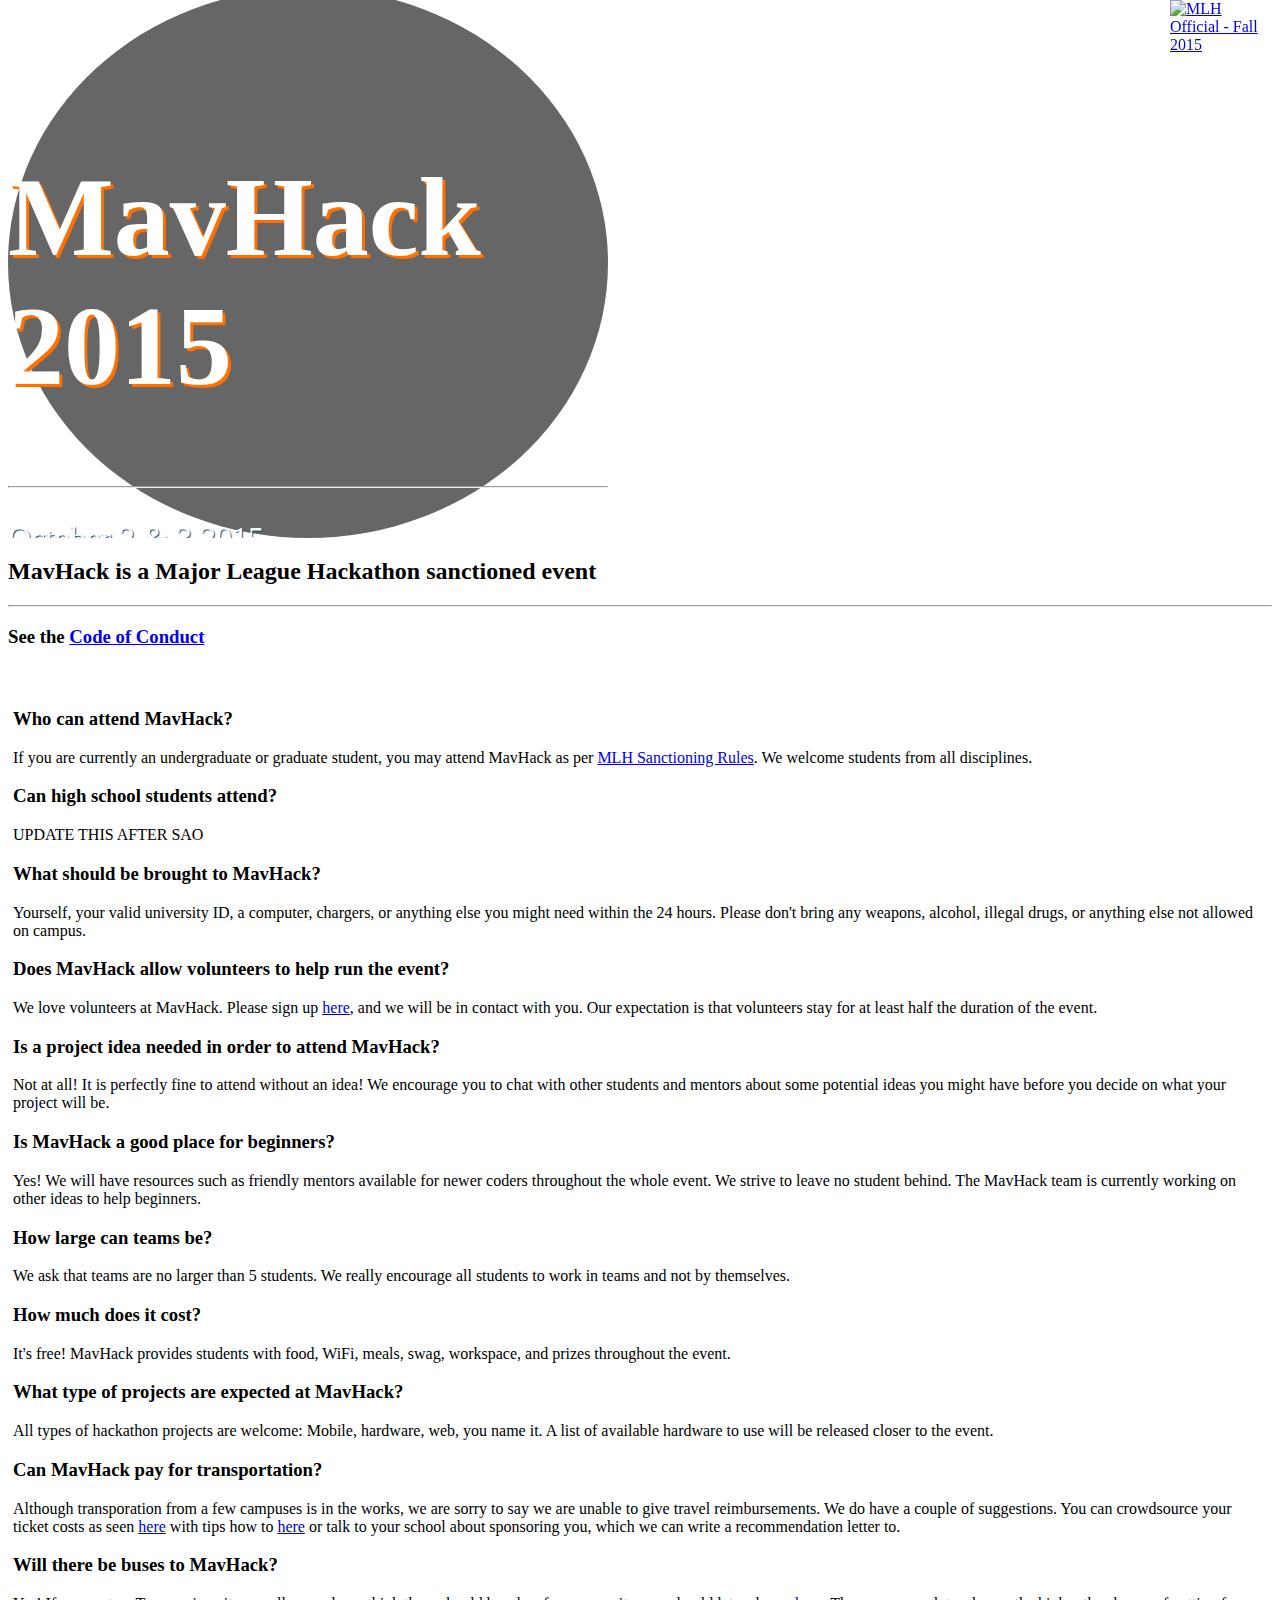
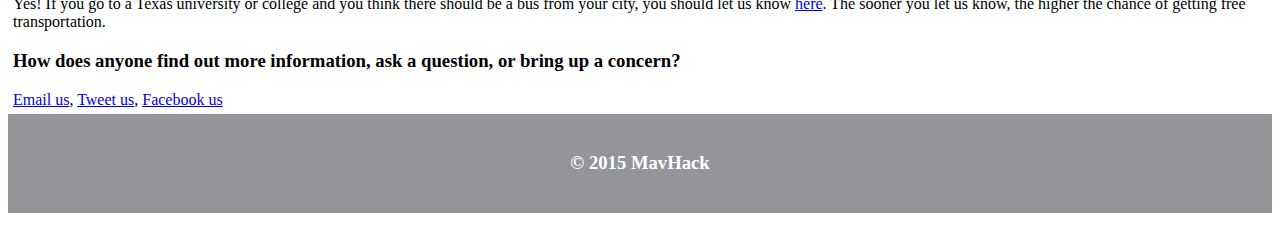
==== landing.html @ ce3d20b9 "Added black overlay and changed shadow of main text" ====
<!DOCTYPE html>
<html lang="en">

<head>
    <meta charset="utf-8">
    <meta http-equiv="X-UA-Compatible" content="IE=edge">
    <meta name="viewport" content="width=device-width, initial-scale=1">
    <meta name="description" content="">
    <meta name="author" content="">

    <title>MavHack 2015</title>

    <!-- Bootstrap Core CSS -->
    <link rel="stylesheet" href="css/bootstrap.min.css" type="text/css">

    <!-- Custom Fonts -->
    <link href='http://fonts.googleapis.com/css?family=Open+Sans:300italic,400italic,600italic,700italic,800italic,400,300,600,700,800' rel='stylesheet' type='text/css'>
    <link href='http://fonts.googleapis.com/css?family=Merriweather:400,300,300italic,400italic,700,700italic,900,900italic' rel='stylesheet' type='text/css'>
    <link rel="stylesheet" href="font-awesome/css/font-awesome.min.css" type="text/css">

    <!-- Plugin CSS -->
    <link rel="stylesheet" href="css/animate.min.css" type="text/css">

    <!-- Custom CSS -->
    <link rel="stylesheet" href="css/creative.css?ver=1.1" type="text/css">

    <link rel="stylesheet" href="style.css?ver=1.1" type="text/css">

    <!-- HTML5 Shim and Respond.js IE8 support of HTML5 elements and media queries -->
    <!-- WARNING: Respond.js doesn't work if you view the page via file:// -->
    <!--[if lt IE 9]>
        <script src="https://oss.maxcdn.com/libs/html5shiv/3.7.0/html5shiv.js"></script>
        <script src="https://oss.maxcdn.com/libs/respond.js/1.4.2/respond.min.js"></script>
    <![endif]-->
    <!-- jQuery -->
    <script src="js/jquery.js"></script>
</head>

<body id="page-top">
    <!-- MLH Badge DO NOT REMOVE -->
    <a id="mlh-trust-badge" class="mlh-badge" href="https://mlh.io/?utm_campaign=Trust%20Badge" target="_blank">
        <img src="https://s3.amazonaws.com/logged-assets/trust-badge/f2015.png" alt="MLH Official - Fall 2015" style="width:100%;" >
    </a>

    <!-- Jumbotron -->
    <header id="home" class="photo summer" data-stellar-background-ratio="0.5" style="overflow:hidden;">
        <div class="header-content">
            <div class="header-content-inner">
                <h1>MavHack 2015</h1>
                <hr>
                <p>October 2 &amp; 3 2015<br>
                Registration opening soon!<p>
            </div>
        </div>
    </header>

    <!-- FAQs/About -->
    <section class="bg-primary" id="about">
        <div class="container">
            <div class="row">
                <div class="col-lg-8 col-lg-offset-2 text-center">
                    <h2 class="section-heading">MavHack is a Major League Hackathon sanctioned event</h2>
                    <hr class="light">
                </div>

                <div class="col-xs-12 col-sm-12 col-md-12 col-lg-12 text-center">
                    <h3>See the <a href="http://static.mlh.io/docs/mlh-code-of-conduct.pdf" target="_blank">Code of Conduct</a></h3>
                    <br>
                </div>
                
                <div class="container" style="padding: 5px;">
                    <div class="faq-item col-xs-12 col-sm-6 col-md-4 col-lg-4">
                        <h3>Who can attend MavHack?</h3>
                        <div class="text-faded">If you are currently an undergraduate or graduate student, you may attend MavHack as per <a href="http://static.mlh.io/docs/event-sanctioning-guide.pdf" target="_blank">MLH Sanctioning Rules</a>. We welcome students from all disciplines.</div>
                    </div> 
                    <div class="faq-item col-xs-12 col-sm-6 col-md-4 col-lg-4">
                        <h3>Can high school students attend?</h3>
                        <div class="text-faded">UPDATE THIS AFTER SAO</div>
                    </div>
                    <div class="faq-item col-xs-12 col-sm-6 col-md-4 col-lg-4">
                        <h3>What should be brought to MavHack?</h3>
                        <div class="text-faded">Yourself, your valid university ID, a computer, chargers, or anything else you might need within the 24 hours. Please don't bring any weapons, alcohol, illegal drugs, or anything else not allowed on campus.</div>
                    </div>
                    <div class="faq-item col-xs-12 col-sm-6 col-md-4 col-lg-4">
                        <h3>Does MavHack allow volunteers to help run the event?</h3>
                        <div class="text-faded">We love volunteers at MavHack. Please sign up <a href="https://MavHack.typeform.com/" target="_blank">here</a>, and we will be in contact with you. Our expectation is that volunteers stay for at least half the duration of the event.</div>
                    </div>
                    <div class="faq-item col-xs-12 col-sm-6 col-md-4 col-lg-4">
                        <h3>Is a project idea needed in order to attend MavHack?</h3>
                        <div class="text-faded">Not at all! It is perfectly fine to attend without an idea! We encourage you to chat with other students and mentors about some potential ideas you might have before you decide on what your project will be.</div>
                    </div>
                    <div class="faq-item col-xs-12 col-sm-6 col-md-4 col-lg-4">
                        <h3>Is MavHack a good place for beginners?</h3>
                        <div class="text-faded">Yes! We will have resources such as friendly mentors available for newer coders throughout the whole event. We strive to leave no student behind. The MavHack team is currently working on other ideas to help beginners.</div>
                    </div>
                    <div class="faq-item col-xs-12 col-sm-6 col-md-4 col-lg-4">
                        <h3>How large can teams be? </h3>
                        <div class="text-faded">We ask that teams are no larger than 5 students. We really encourage all students to work in teams and not by themselves.</div>
                    </div>
                    <div class="faq-item col-xs-12 col-sm-6 col-md-4 col-lg-4">
                        <h3>How much does it cost?</h3>
                        <div class="text-faded">It's free! MavHack provides students with food, WiFi, meals, swag, workspace, and prizes throughout the event.</div>
                    </div>
                    <div class="faq-item col-xs-12 col-sm-6 col-md-4 col-lg-4">
                        <h3>What type of projects are expected at MavHack?</h3>
                        <div class="text-faded">All types of hackathon projects are welcome: Mobile, hardware, web, you name it. A list of available hardware to use will be released closer to the event.</div>
                    </div>
                    <div class="faq-item col-xs-12 col-sm-6 col-md-4 col-lg-4">
                        <h3>Can MavHack pay for transportation?</h3>
                        <div class="text-faded">Although transporation from a few campuses is in the works, we are sorry to say we are unable to give travel reimbursements. We do have a couple of suggestions. You can crowdsource your ticket costs as seen <a href="https://www.tilt.com/campaigns/help-us-get-to-vthacks" target="_blank">here</a> with tips how to <a href="https://medium.com/@danstepanov/crowd-sourced-hackathon-travel-de6fdf1c7aaa" target="_blank">here</a> or talk to your school about sponsoring you, which we can write a recommendation letter to.</div>
                    </div>
                    <div class="faq-item col-xs-12 col-sm-6 col-md-4 col-lg-4">
                        <h3>Will there be buses to MavHack?</h3>
                        <div class="text-faded">Yes! If you go to a Texas university or college and you think there should be a bus from your city, you should let us know <a href="https://MavHack.typeform.com/to/VcCrvH" target="_blank">here</a>. The sooner you let us know, the higher the chance of getting free transportation.</div>
                    </div>
                    <div class="faq-item col-xs-12 col-sm-6 col-md-4 col-lg-4">
                        <h3>How does anyone find out more information, ask a question, or bring up a concern?</h3>
                        <div class="text-faded"><a href="mailto:info@MavHack.com" target="_blank">Email us</a>, <a href="https://twitter.com/MavHack_UTA" target="_blank">Tweet us</a>, <a href="https://facebook.com/MavHack_UTA" target="_blank">Facebook us</a></div>
                    </div>
                </div>
            </div>

        </div>
            
    </section>

    <!-- Footer -->
    <footer class="footer">
        <div class="container">
            <p>&copy; 2015 MavHack</p>
        </div>
    </footer>
    

    <!-- Bootstrap Core JavaScript -->
    <script src="js/bootstrap.min.js"></script>

    <!-- Plugin JavaScript -->
    <script src="js/jquery.easing.min.js"></script>
    <script src="js/jquery.fittext.js"></script>
    <script src="js/wow.min.js"></script>

    <!-- Custom Theme JavaScript -->
    <script src="js/creative.js"></script>

    <script src="js/stellar.js"></script>
    <script>
var isMobile = {
    Android: function() {
        return navigator.userAgent.match(/Android/i);
    },
    BlackBerry: function() {
        return navigator.userAgent.match(/BlackBerry/i);
    },
    iOS: function() {
        return navigator.userAgent.match(/iPhone|iPad|iPod/i);
    },
    Opera: function() {
        return navigator.userAgent.match(/Opera Mini/i);
    },
    Windows: function() {
        return navigator.userAgent.match(/IEMobile/i);
    },
    any: function() {
        return (isMobile.Android() || isMobile.BlackBerry() || isMobile.iOS() || isMobile.Opera() || isMobile.Windows());
    }
};
jQuery(document).ready(function(){
if( !isMobile.any() ){
        $(window).stellar({
		    horizontalScrolling: false,
            verticalOffset: 40
});
    }
});
</script>
<script>
  (function(i,s,o,g,r,a,m){i['GoogleAnalyticsObject']=r;i[r]=i[r]||function(){
  (i[r].q=i[r].q||[]).push(arguments)},i[r].l=1*new Date();a=s.createElement(o),
  m=s.getElementsByTagName(o)[0];a.async=1;a.src=g;m.parentNode.insertBefore(a,m)
  })(window,document,'script','//www.google-analytics.com/analytics.js','ga');

  ga('create', 'UA-65247238-1', 'auto');
  ga('send', 'pageview');

</script>
</body>

</html>
---- style.css ----
/*!
 * MavHack 2015
 */

 .navbar-default .nav > li > a, .navbar-default .nav > li > a:focus {
 	color: rgba(237, 79, 37, 0.7);
 }

 header {
 	background-position: top center;
 	color: #ffffff;
 	margin-top: -20px;
 }

 header .header-content .header-content-inner h1 {
    font-size: 7em;
 	text-shadow: 3px 3px 0px #ff7000;
 }

 header .header-content .header-content-inner p {
 	color: #ffffff;
	text-shadow: 1px 1px 1px #00447c;
	font-size: 2em;
    font-weight: 500;
 }

 .header-content-inner {
    height: 370px;
    width: 600px;
    border-radius: 100%;
    background: rgba(0, 0, 0, 0.6) none repeat scroll 0% 0%;
    padding: 90px 0px;
 }

 .navbar-brand {
 	font-size: 30px;
 }
 
 footer {
     padding: 20px 0px;
     margin-bottom: -10px;
     background-color: #939598;
     text-align: center;
     color: #ffffff;
     font-weight: 700;
     font-size: 14pt;
     position: relative;
 }
 
 footer a {
     color: #f58025;
 }
 
 footer a:hover {
     text-decoration: none;
     color: #ff7000;
 }
 
 footer p {
     display: inline-block;
 }
 
 #social {
     list-style-type: none;
     margin: 0;
     padding: 0;
 }
 
 #social li {
     display: inline;
     margin: 0px 8px;
}

 .drone {
 	background:url('img/drone3.png') no-repeat 50% 50%;
	position:absolute;
	width:201px;
	height: 105px; 
 }

.mlh-badge {
position:fixed;top:0;right:10px;max-width:100px;width:10%;min-width: 60px;display:block;z-index:10000;
}
@media screen and (max-width: 500px),only screen and (max-device-width: 500px){
.mlh-badge{
	position:absolute;
}
}
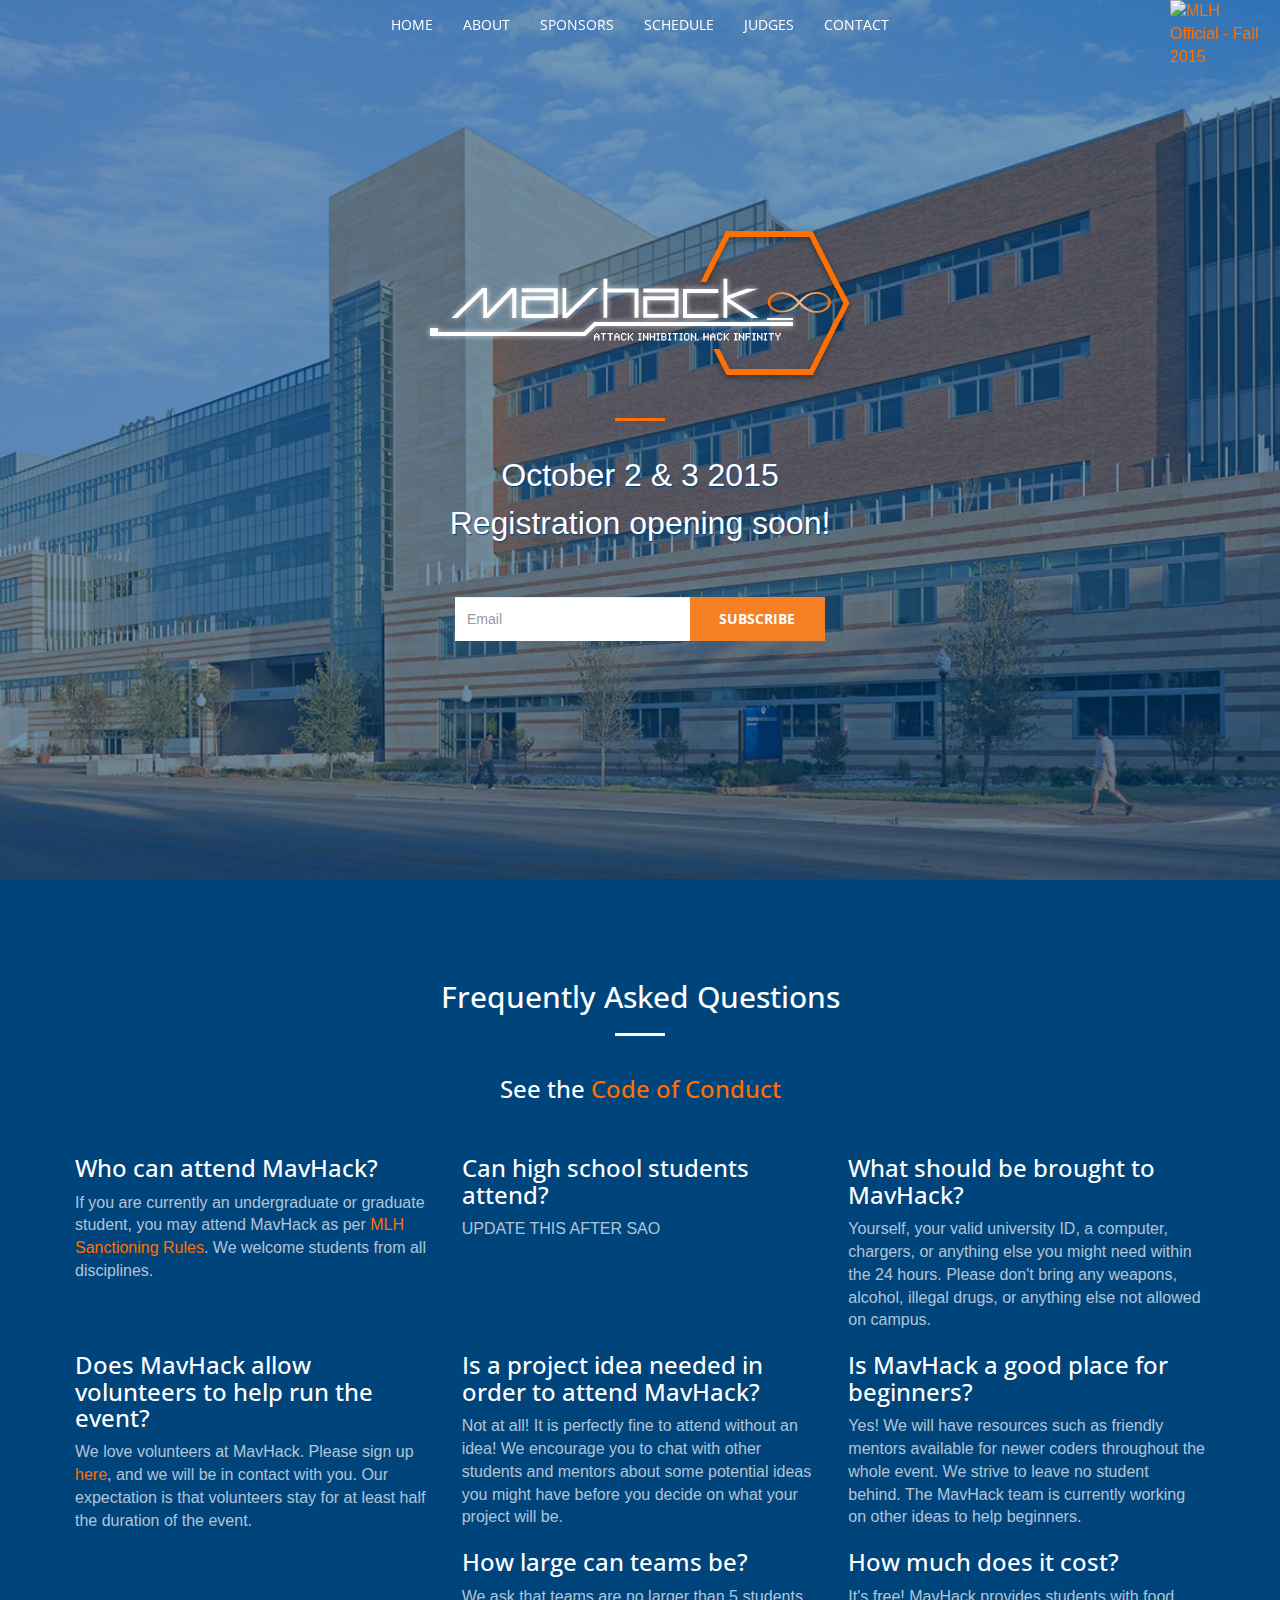
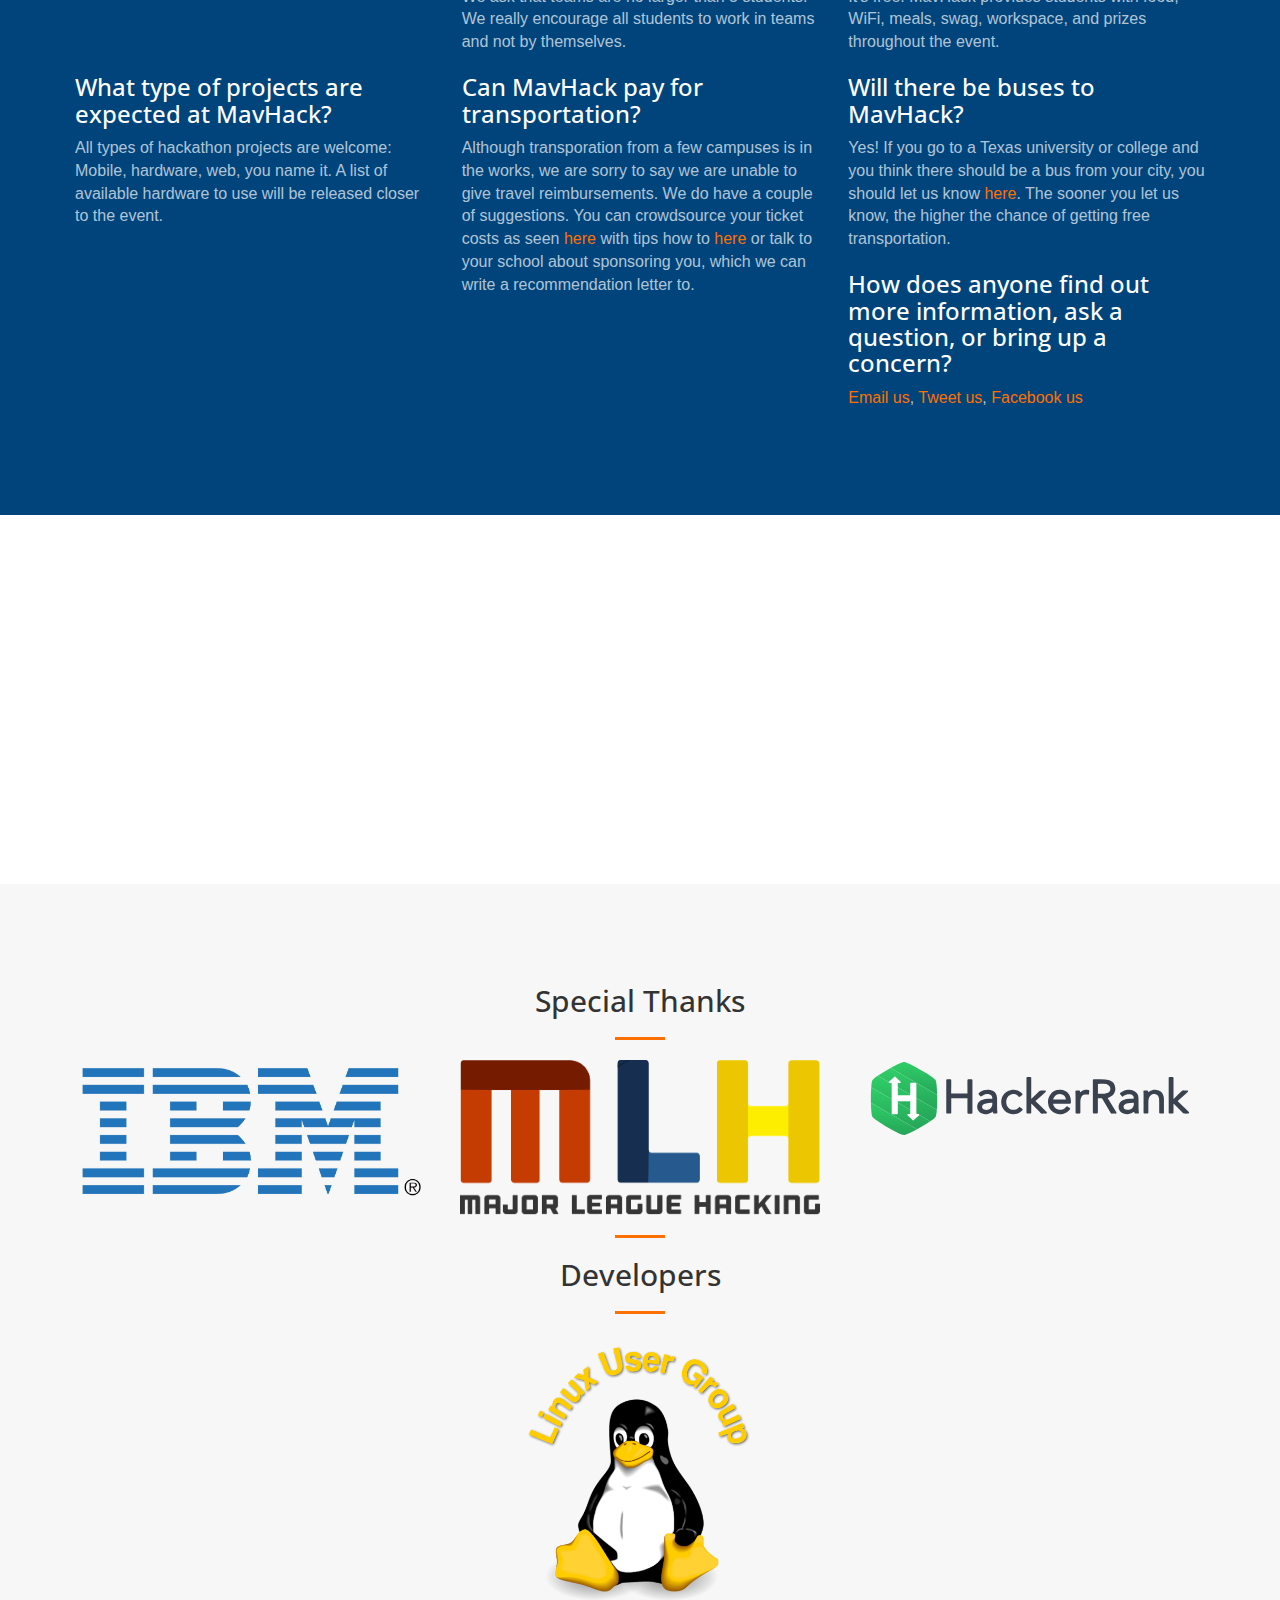
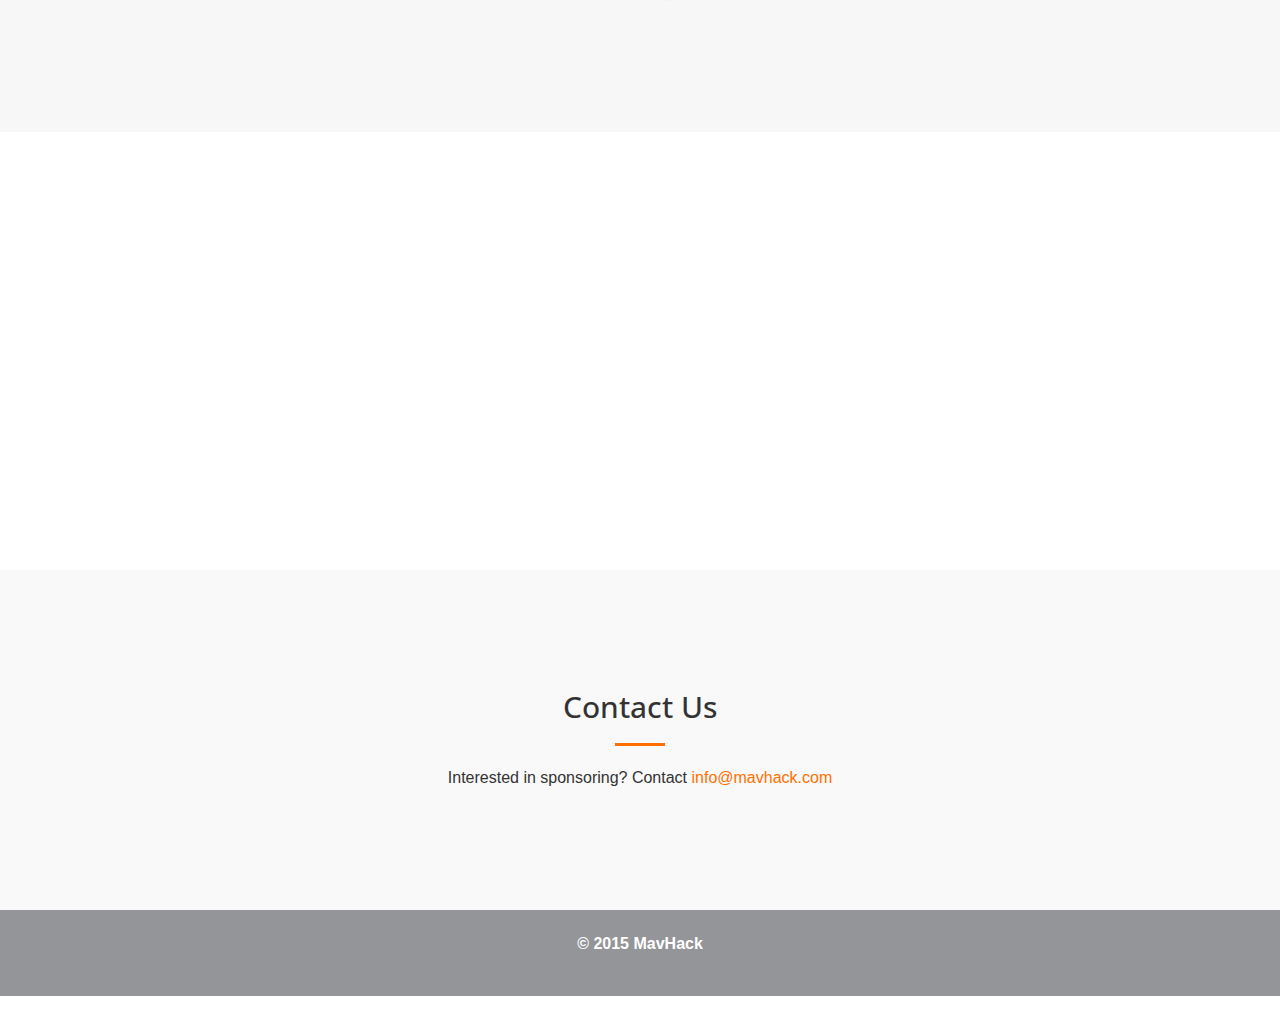
==== commit 9f8d3d8c: "Merge pull request #1 from sujanstha/master" ====
--- a/landing.html
+++ b/landing.html
@@ -24,7 +24,7 @@
     <!-- Custom CSS -->
     <link rel="stylesheet" href="css/creative.css?ver=1.1" type="text/css">
 
-    <link rel="stylesheet" href="style.css?ver=1.1" type="text/css">
+    <link rel="stylesheet" href="style.css?ver=1.2" type="text/css">
 
     <!-- HTML5 Shim and Respond.js IE8 support of HTML5 elements and media queries -->
     <!-- WARNING: Respond.js doesn't work if you view the page via file:// -->
@@ -42,14 +42,71 @@
         <img src="https://s3.amazonaws.com/logged-assets/trust-badge/f2015.png" alt="MLH Official - Fall 2015" style="width:100%;" >
     </a>
 
+    <!-- Navbar -->
+    <nav id="mainNav" class="navbar navbar-default navbar-fixed-top">
+        <div class="container">
+            <!-- Brand and toggle get grouped for better mobile display -->
+            <div class="navbar-header">
+                <button type="button" class="navbar-toggle collapsed" data-toggle="collapse" data-target="#bs-example-navbar-collapse-1">
+                    <span class="sr-only">Toggle navigation</span>
+                    <span class="icon-bar"></span>
+                    <span class="icon-bar"></span>
+                    <span class="icon-bar"></span>
+                </button>
+            </div>
+
+            <!-- Collect the nav links, forms, and other content for toggling -->
+            <div class="collapse navbar-collapse" id="bs-example-navbar-collapse-1">
+                <ul class="nav navbar-nav navbar-center">
+                    <li>
+                        <a class="page-scroll active" href="#home">Home</a>
+                    </li>
+                    <li>
+                        <a class="page-scroll" href="#about">About</a>
+                    </li>
+                    <li>
+                        <a class="page-scroll" href="#sponsors">Sponsors</a>
+                    </li>
+                    <li>
+                        <a class="page-scroll" href="#schedule">Schedule</a>
+                    </li>
+                    <li>
+                        <a class="page-scroll" href="#judges">Judges</a>
+                    </li>
+                    <li>
+                        <a class="page-scroll" href="#contact">Contact</a>
+                    </li>
+                </ul>
+            </div>
+            <!-- /.navbar-collapse -->
+        </div>
+        <!-- /.container-fluid -->
+    </nav>
+
     <!-- Jumbotron -->
     <header id="home" class="photo summer" data-stellar-background-ratio="0.5" style="overflow:hidden;">
         <div class="header-content">
-            <div class="header-content-inner">
-                <h1>MavHack 2015</h1>
+            <div class="header-content-inner wow flipInX" data-wow-delay=".2s">
+                <img src="img/logo.png" class="main-logo">
                 <hr>
                 <p>October 2 &amp; 3 2015<br>
-                Registration opening soon!<p>
+                Registration opening soon!</p>
+                <div id="mc_embed_signup">
+<form action="http://mavhack.us11.list-manage.com/subscribe/post?u=d4a53cc7b1fa28bc0e37598a1&amp;id=c1c6eb9ecd" method="post" id="mc-embedded-subscribe-form" name="mc-embedded-subscribe-form" class="validate" target="_blank" novalidate>
+    <div id="mc_embed_signup_scroll">
+
+                <div class="input-group subscribe">
+                  <input type="email" class="form-control" placeholder="Email" value="" name="EMAIL" id="mce-EMAIL" required>
+                  <div style="position: absolute; left: -5000px;"><input type="text" name="b_d4a53cc7b1fa28bc0e37598a1_c1c6eb9ecd" tabindex="-1" value=""></div>
+                  <span class="input-group-btn">
+                  <input type="submit" value="Subscribe" name="subscribe" id="mc-embedded-subscribe" class="input-group-addon btn btn-primary btn-xl">
+                  </span>
+                </div>
+
+                </div>
+</form>
+</div>
+
             </div>
         </div>
     </header>
@@ -59,7 +116,7 @@
         <div class="container">
             <div class="row">
                 <div class="col-lg-8 col-lg-offset-2 text-center">
-                    <h2 class="section-heading">MavHack is a Major League Hackathon sanctioned event</h2>
+                    <h2 class="section-heading">Frequently Asked Questions</h2>
                     <hr class="light">
                 </div>
 
@@ -83,7 +140,7 @@
                     </div>
                     <div class="faq-item col-xs-12 col-sm-6 col-md-4 col-lg-4">
                         <h3>Does MavHack allow volunteers to help run the event?</h3>
-                        <div class="text-faded">We love volunteers at MavHack. Please sign up <a href="https://MavHack.typeform.com/" target="_blank">here</a>, and we will be in contact with you. Our expectation is that volunteers stay for at least half the duration of the event.</div>
+                        <div class="text-faded">We love volunteers at MavHack. Please sign up <a href="#" target="_blank">here</a>, and we will be in contact with you. Our expectation is that volunteers stay for at least half the duration of the event.</div>
                     </div>
                     <div class="faq-item col-xs-12 col-sm-6 col-md-4 col-lg-4">
                         <h3>Is a project idea needed in order to attend MavHack?</h3>
@@ -111,7 +168,7 @@
                     </div>
                     <div class="faq-item col-xs-12 col-sm-6 col-md-4 col-lg-4">
                         <h3>Will there be buses to MavHack?</h3>
-                        <div class="text-faded">Yes! If you go to a Texas university or college and you think there should be a bus from your city, you should let us know <a href="https://MavHack.typeform.com/to/VcCrvH" target="_blank">here</a>. The sooner you let us know, the higher the chance of getting free transportation.</div>
+                        <div class="text-faded">Yes! If you go to a Texas university or college and you think there should be a bus from your city, you should let us know <a href="#" target="_blank">here</a>. The sooner you let us know, the higher the chance of getting free transportation.</div>
                     </div>
                     <div class="faq-item col-xs-12 col-sm-6 col-md-4 col-lg-4">
                         <h3>How does anyone find out more information, ask a question, or bring up a concern?</h3>
@@ -122,6 +179,67 @@
 
         </div>
             
+    </section>
+
+    <!-- Separator -->
+    <section class="separator" id="separator-one" data-stellar-background-ratio="0.5" style="overflow:hidden;">
+        <div class="container">
+            <div class="row">
+                <div class="col-md-12">
+                    <p class="wide-text">Meet, Drink, Eat and Hack</p>
+                </div>
+            </div>
+        </div>
+    </section>
+
+    <!-- Sponsors -->
+    <section id="sponsors">
+        <div class="container">
+            <div class="row">
+                <div class="col-md-12">
+
+                <h2 class="section-heading text-center">Special Thanks</h2>
+                <hr>
+                <div class="row">
+                <img class="col-md-4 img-responsive wow bounceIn" data-wow-delay=".1s" src="img/sponsors/ibm.png">
+                <img class="col-md-4 img-responsive wow bounceIn" data-wow-delay=".2s" src="img/sponsors/mlh.png">
+                <img class="col-md-4 img-responsive wow bounceIn" data-wow-delay=".3s" src="img/sponsors/hackerrank.svg">
+                </div>
+
+                <hr>
+                <h2 class="section-heading text-center">Developers</h2>
+                <hr>
+                <div class="row">
+                    <img class="col-md-3 col-sm-4 col-xs-12 wow fadeIn" data-wow-delay=".1s" style="margin:0 auto;float:none;display:block;margin-bottom:20px;max-width:300px;" src="img/lug-logo.png">
+                </div>
+
+                </div>
+            </div>
+        </div>
+    </section>
+
+    <!-- Separator -->
+    <section class="separator" id="separator-two" data-stellar-background-ratio="0.5" style="overflow:hidden;">
+        <div class="container">
+            <div class="row">
+                <div class="col-md-12">
+                    <p class="wide-text">Challenge youself. See what a team of 2-5 people can do in 24 hours.</p>
+                </div>
+            </div>
+        </div>
+    </section>
+
+    <!-- Contact Us -->
+    <section id="contact">
+        <div class="container">
+            <div class="row">
+                <div class="col-md-12">
+                <h2 class="text-center">Contact Us</h2>
+                <hr>
+                <p class="text-center">Interested in sponsoring? Contact <a href="mailto:info@mavhack.com">info@mavhack.com</a></p>
+                </div>
+            </div>
+        </div>  
     </section>
 
     <!-- Footer -->
--- a/css/creative.css
+++ b/css/creative.css
@@ -0,0 +1,475 @@
+
+/*!
+ * Start Bootstrap - Creative Bootstrap Theme (http://startbootstrap.com)
+ * Code licensed under the Apache License v2.0.
+ * For details, see http://www.apache.org/licenses/LICENSE-2.0.
+ */
+
+html,
+body {
+    width: 100%;
+    height: 100%;
+}
+
+hr {
+    max-width: 50px;
+    border-color: #ff7000;
+    border-width: 3px;
+}
+
+hr.light {
+    border-color: #fff;
+}
+
+a {
+    color: #ff7000;
+    -webkit-transition: all .35s;
+    -moz-transition: all .35s;
+    transition: all .35s;
+}
+
+a:hover,
+a:focus {
+    color: #eb3812;
+}
+
+h1,
+h2,
+h3,
+h4,
+h5,
+h6 {
+    font-family: 'Open Sans','Helvetica Neue',Arial,sans-serif;
+}
+
+p {
+    margin-bottom: 20px;
+    font-size: 16px;
+    line-height: 1.5;
+}
+
+.bg-primary {
+    background-color: #00447c;
+}
+
+.bg-dark {
+    color: #fff;
+    background-color: #939598;
+}
+
+.text-faded {
+    color: rgba(255,255,255,.7);
+}
+
+section {
+    padding: 100px 0;
+}
+
+aside {
+    padding: 50px 0;
+}
+
+.no-padding {
+    padding: 0;
+}
+
+.navbar-default {
+    border-color: rgba(34,34,34,.05);
+    font-family: 'Open Sans','Helvetica Neue',Arial,sans-serif;
+    background-color: #fff;
+    -webkit-transition: all .35s;
+    -moz-transition: all .35s;
+    transition: all .35s;
+}
+
+.navbar-default .navbar-header .navbar-brand {
+    text-transform: uppercase;
+    font-family: 'Open Sans','Helvetica Neue',Arial,sans-serif;
+    font-weight: 700;
+    color: #ff7000;
+}
+
+.navbar-default .navbar-header .navbar-brand:hover,
+.navbar-default .navbar-header .navbar-brand:focus {
+    color: #eb3812;
+}
+
+.navbar-default .nav > li>a,
+.navbar-default .nav>li>a:focus {
+    text-transform: uppercase;
+    font-size: 14px;
+    color: #222;
+}
+
+.navbar-default .nav > li>a:hover,
+.navbar-default .nav>li>a:focus:hover {
+    color: #ff7000;
+}
+
+.navbar-default .nav > li.active>a,
+.navbar-default .nav>li.active>a:focus {
+    color: #ff7000!important;
+    background-color: transparent;
+}
+
+.navbar-default .nav > li.active>a:hover,
+.navbar-default .nav>li.active>a:focus:hover {
+    background-color: transparent;
+}
+
+@media(min-width:768px) {
+    .navbar-default {
+        border-color: rgba(255,255,255,.3);
+        background-color: transparent;
+        margin: 0 auto;
+        width: 100%;
+    }
+
+    .navbar-default .navbar-header .navbar-brand {
+        color: rgba(147,149,152,.7);
+    }
+
+    .navbar-default .navbar-header .navbar-brand:hover,
+    .navbar-default .navbar-header .navbar-brand:focus {
+        color: #fff;
+    }
+
+    .navbar-default .nav > li>a,
+    .navbar-default .nav>li>a:focus {
+        color: rgba(255,255,255,.7);
+    }
+
+    .navbar-default .nav > li>a:hover,
+    .navbar-default .nav>li>a:focus:hover {
+        color: #fff;
+    }
+
+    .navbar-default.affix {
+        border-color: rgba(34,34,34,.05);
+        background-color: #fff;
+    }
+
+    .navbar-default.affix .navbar-header .navbar-brand {
+        font-size: 25px;
+        color: #ff7000;
+    }
+
+    .navbar-default.affix .navbar-header .navbar-brand:hover,
+    .navbar-default.affix .navbar-header .navbar-brand:focus {
+        color: #eb3812;
+    }
+
+    .navbar-default.affix .nav > li>a,
+    .navbar-default.affix .nav>li>a:focus {
+        color: #222;
+    }
+
+    .navbar-default.affix .nav > li>a:hover,
+    .navbar-default.affix .nav>li>a:focus:hover {
+        color: #ff7000;
+    }
+}
+
+header {
+    position: relative;
+    width: 100%;
+    min-height: auto;
+    text-align: center;
+    color: #fff;
+    background-image: url(../img/header.jpg);
+    background-attachment: fixed;
+    background-position: center;
+    -webkit-background-size: cover;
+    -moz-background-size: cover;
+    background-size: cover;
+    -o-background-size: cover;
+}
+
+header .header-content {
+    position: relative;
+    width: 100%;
+    padding: 100px 15px;
+    text-align: center;
+}
+
+header .header-content .header-content-inner h1 {
+    margin-top: 0;
+    margin-bottom: 0;
+    text-transform: uppercase;
+    font-weight: 700;
+}
+
+header .header-content .header-content-inner hr {
+    margin: 30px auto;
+}
+
+header .header-content .header-content-inner p {
+    margin-bottom: 50px;
+    font-size: 16px;
+    font-weight: 300;
+    color: rgba(255,255,255,.7);
+}
+
+@media(min-width:768px) {
+    header {
+        min-height: 100%;
+    }
+
+    header .header-content {
+        position: absolute;
+        top: 50%;
+        padding: 0 50px;
+        -webkit-transform: translateY(-50%);
+        -ms-transform: translateY(-50%);
+        transform: translateY(-50%);
+    }
+
+    header .header-content .header-content-inner {
+        margin-right: auto;
+        margin-left: auto;
+        max-width: 1000px;
+    }
+
+    header .header-content .header-content-inner p {
+        margin-right: auto;
+        margin-left: auto;
+        max-width: 80%;
+        font-size: 18px;
+    }
+}
+
+.section-heading {
+    margin-top: 0;
+}
+
+.service-box {
+    margin: 50px auto 0;
+    max-width: 400px;
+}
+
+@media(min-width:992px) {
+    .service-box {
+        margin: 20px auto 0;
+    }
+}
+
+.service-box p {
+    margin-bottom: 0;
+}
+
+.portfolio-box {
+    display: block;
+    position: relative;
+    margin: 0 auto;
+    max-width: 650px;
+}
+
+.portfolio-box .portfolio-box-caption {
+    display: block;
+    position: absolute;
+    bottom: 0;
+    width: 100%;
+    height: 100%;
+    text-align: center;
+    color: #fff;
+    opacity: 0;
+    background: rgba(240,95,64,.9);
+    -webkit-transition: all .35s;
+    -moz-transition: all .35s;
+    transition: all .35s;
+}
+
+.portfolio-box .portfolio-box-caption .portfolio-box-caption-content {
+    position: absolute;
+    top: 50%;
+    width: 100%;
+    text-align: center;
+    transform: translateY(-50%);
+}
+
+.portfolio-box .portfolio-box-caption .portfolio-box-caption-content .project-category,
+.portfolio-box .portfolio-box-caption .portfolio-box-caption-content .project-name {
+    padding: 0 15px;
+    font-family: 'Open Sans','Helvetica Neue',Arial,sans-serif;
+}
+
+.portfolio-box .portfolio-box-caption .portfolio-box-caption-content .project-category {
+    text-transform: uppercase;
+    font-size: 14px;
+    font-weight: 600;
+}
+
+.portfolio-box .portfolio-box-caption .portfolio-box-caption-content .project-name {
+    font-size: 18px;
+}
+
+.portfolio-box:hover .portfolio-box-caption {
+    opacity: 1;
+}
+
+@media(min-width:768px) {
+    .portfolio-box .portfolio-box-caption .portfolio-box-caption-content .project-category {
+        font-size: 16px;
+    }
+
+    .portfolio-box .portfolio-box-caption .portfolio-box-caption-content .project-name {
+        font-size: 22px;
+    }
+}
+
+.call-to-action h2 {
+    margin: 0 auto 20px;
+}
+
+.text-primary {
+    color: #ff7000;
+}
+
+.no-gutter > [class*=col-] {
+    padding-right: 0;
+    padding-left: 0;
+}
+
+.btn-default {
+    border-color: #fff;
+    color: #222;
+    background-color: #fff;
+    -webkit-transition: all .35s;
+    -moz-transition: all .35s;
+    transition: all .35s;
+}
+
+.btn-default:hover,
+.btn-default:focus,
+.btn-default.focus,
+.btn-default:active,
+.btn-default.active,
+.open > .dropdown-toggle.btn-default {
+    border-color: #ededed;
+    color: #222;
+    background-color: #f2f2f2;
+}
+
+.btn-default:active,
+.btn-default.active,
+.open > .dropdown-toggle.btn-default {
+    background-image: none;
+}
+
+.btn-default.disabled,
+.btn-default[disabled],
+fieldset[disabled] .btn-default,
+.btn-default.disabled:hover,
+.btn-default[disabled]:hover,
+fieldset[disabled] .btn-default:hover,
+.btn-default.disabled:focus,
+.btn-default[disabled]:focus,
+fieldset[disabled] .btn-default:focus,
+.btn-default.disabled.focus,
+.btn-default[disabled].focus,
+fieldset[disabled] .btn-default.focus,
+.btn-default.disabled:active,
+.btn-default[disabled]:active,
+fieldset[disabled] .btn-default:active,
+.btn-default.disabled.active,
+.btn-default[disabled].active,
+fieldset[disabled] .btn-default.active {
+    border-color: #fff;
+    background-color: #fff;
+}
+
+.btn-default .badge {
+    color: #fff;
+    background-color: #222;
+}
+
+.btn-primary {
+    border-color: #f58025;
+    color: #fff;
+    background-color: #f58025;
+    -webkit-transition: all .35s;
+    -moz-transition: all .35s;
+    transition: all .35s;
+}
+
+.btn-primary:hover,
+.btn-primary:focus,
+.btn-primary.focus,
+.btn-primary:active,
+.btn-primary.active,
+.open > .dropdown-toggle.btn-primary {
+    border-color: #ed431f;
+    color: #fff;
+    background-color: #ff7000;
+}
+
+.btn-primary:active,
+.btn-primary.active,
+.open > .dropdown-toggle.btn-primary {
+    background-image: none;
+}
+
+.btn-primary.disabled,
+.btn-primary[disabled],
+fieldset[disabled] .btn-primary,
+.btn-primary.disabled:hover,
+.btn-primary[disabled]:hover,
+fieldset[disabled] .btn-primary:hover,
+.btn-primary.disabled:focus,
+.btn-primary[disabled]:focus,
+fieldset[disabled] .btn-primary:focus,
+.btn-primary.disabled.focus,
+.btn-primary[disabled].focus,
+fieldset[disabled] .btn-primary.focus,
+.btn-primary.disabled:active,
+.btn-primary[disabled]:active,
+fieldset[disabled] .btn-primary:active,
+.btn-primary.disabled.active,
+.btn-primary[disabled].active,
+fieldset[disabled] .btn-primary.active {
+    border-color: #ff7000;
+    background-color: #ff7000;
+}
+
+.btn-primary .badge {
+    color: #ff7000;
+    background-color: #fff;
+}
+
+.btn {
+    border: 0;
+    border-radius: 300px;
+    text-transform: uppercase;
+    font-family: 'Open Sans','Helvetica Neue',Arial,sans-serif;
+    font-weight: 700;
+}
+
+.btn-xl {
+    padding: 15px 30px;
+}
+
+::-moz-selection {
+    text-shadow: none;
+    color: #fff;
+    background: #222;
+}
+
+::selection {
+    text-shadow: none;
+    color: #fff;
+    background: #222;
+}
+
+img::selection {
+    color: #fff;
+    background: 0 0;
+}
+
+img::-moz-selection {
+    color: #fff;
+    background: 0 0;
+}
+
+body {
+    webkit-tap-highlight-color: #222;
+}
--- a/style.css
+++ b/style.css
@@ -2,8 +2,22 @@
  * MavHack 2015
  */
 
+ body {
+    font-size: 16px;
+ }
+
+ .navbar {
+    border:0px;
+ }
+
  .navbar-default .nav > li > a, .navbar-default .nav > li > a:focus {
- 	color: rgba(237, 79, 37, 0.7);
+ 	color: #fff;
+ }
+
+ .navbar-center {
+    float: none;
+    margin: 0 auto;
+    display: table;
  }
 
  header {
@@ -24,16 +38,40 @@
     font-weight: 500;
  }
 
- .header-content-inner {
-    height: 370px;
-    width: 600px;
-    border-radius: 100%;
-    background: rgba(0, 0, 0, 0.6) none repeat scroll 0% 0%;
-    padding: 90px 0px;
+ .navbar-brand {
+ 	font-size: 30px;
  }
 
- .navbar-brand {
- 	font-size: 30px;
+ .main-logo {
+    width:100%;
+    max-width:439px;
+ }
+
+ .lug-logo {
+    margin:0 auto;
+    float:none;
+    display:block;
+    margin-bottom:20px;
+    max-width:300px;
+ }
+
+ .subscribe {
+    width:100%;
+    max-width: 370px;
+    margin: 0px auto;
+ }
+
+ .subscribe input[type="email"] {
+    height:44px;
+    border:0px;
+    border-top-left-radius: 0px;
+    border-bottom-left-radius: 0px;
+ }
+
+ .subscribe input[type="submit"] {
+    border-top-right-radius: 0px;
+    border-bottom-right-radius: 0px;
+    width:auto;
  }
  
  footer {
@@ -78,6 +116,32 @@
 	height: 105px; 
  }
 
+ .separator {
+    background: url('img/header2.jpg');
+    background-attachment: fixed;
+    background-position: center;
+    -webkit-background-size: cover;
+    -moz-background-size: cover;
+    background-size: cover;
+    -o-background-size: cover;
+ }
+
+ #sponsors{
+    background-color: #f7f7f7;
+ }
+
+ .wide-text{
+    font-size: 46px;
+    color: #fff;
+    padding: 40px 0px;
+    text-align: center;
+    font-weight: bold;
+ }
+
+ #contact{
+    background-color:#F9F9F9; 
+ }
+
 .mlh-badge {
 position:fixed;top:0;right:10px;max-width:100px;width:10%;min-width: 60px;display:block;z-index:10000;
 }
